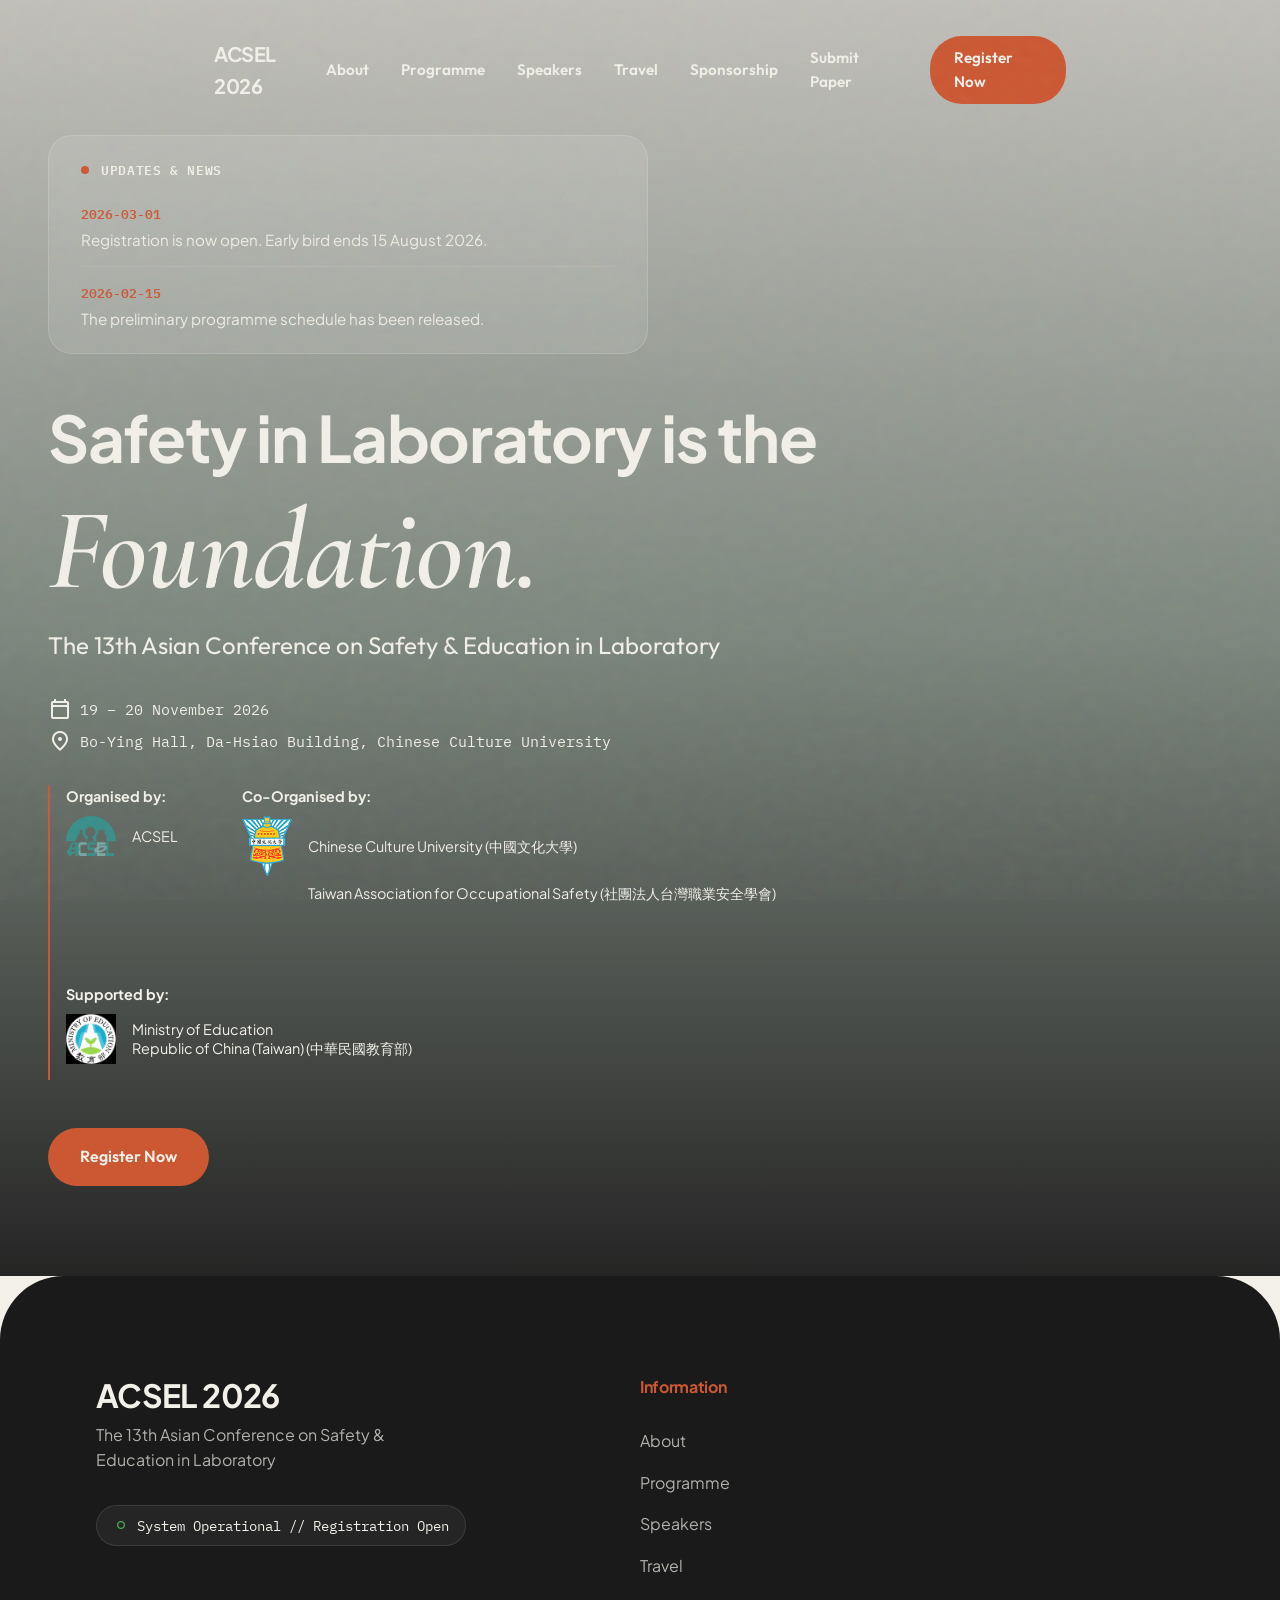
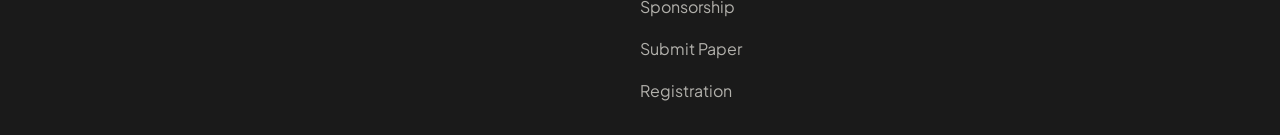
==== AcselApp/wwwroot/index.html @ 3c1b8398 "修正首頁news的錯誤顯示" ====
<!DOCTYPE html>
<html lang="en">

<head>
    <meta charset="UTF-8">
    <meta name="viewport" content="width=device-width, initial-scale=1.0">
    <title>ACSEL 2026 | Safety & Education in Laboratory</title>

    <link rel="preconnect" href="https://fonts.googleapis.com">
    <link rel="preconnect" href="https://fonts.gstatic.com" crossorigin>
    <link
        href="https://fonts.googleapis.com/css2?family=Cormorant+Garamond:ital,wght@1,600&family=IBM+Plex+Mono&family=Outfit:wght@400;600&family=Plus+Jakarta+Sans:wght@400;700&display=swap"
        rel="stylesheet">
    <link href="https://fonts.googleapis.com/css2?family=Material+Symbols+Outlined" rel="stylesheet">

    <link rel="stylesheet" href="style.css">
</head>

<body>

    <!-- Noise Overlay -->
    <svg class="noise-overlay" viewBox="0 0 100 100" preserveAspectRatio="none">
        <filter id="noiseFilter">
            <feTurbulence type="fractalNoise" baseFrequency="0.8" numOctaves="3" stitchTiles="stitch" />
        </filter>
        <rect width="100%" height="100%" filter="url(#noiseFilter)" opacity="0.05" />
    </svg>

    <!-- Navbar -->
    <nav class="navbar" id="navbar">
        <div class="nav-container">
            <a href="/" class="logo">ACSEL 2026</a>

            <input type="checkbox" id="nav-toggle" class="nav-toggle-checkbox">
            <label for="nav-toggle" class="nav-toggle-label">
                <span class="material-symbols-outlined menu-icon">menu</span>
                <span class="material-symbols-outlined close-icon">close</span>
            </label>

            <div class="nav-menu">
                <a href="about.html" class="nav-link">About</a>
                <a href="programme.html" class="nav-link">Programme</a>
                <a href="speakers.html" class="nav-link">Speakers</a>
                <a href="travel.html" class="nav-link">Travel</a>
                <a href="sponsorship.html" class="nav-link">Sponsorship</a>
                <a href="submit.html" class="nav-link">Submit Paper</a>
                <a href="register.html" class="btn btn-accent nav-cta">
                    <span class="btn-bg"></span>
                    <span class="btn-text">Register Now</span>
                </a>
            </div>
        </div>
    </nav>

    <!-- Hero Section -->
    <section id="home" class="hero section-dark">
        <div class="hero-bg"></div>
        <div class="hero-gradient"></div>
        <div class="container hero-container">
            <div class="hero-content">
                <div class="updates-news animate-item">
                    <div class="update-header">
                        <span class="pulse-dot"></span>
                        <span class="update-label">Updates & News</span>
                    </div>
                    <div class="update-list">
                        <div class="update-item">
                            <span class="update-date">2026-03-01</span>
                            <span class="update-text">Registration is now open. Early bird ends 15 August 2026.</span>
                        </div>
                        <div class="update-item">
                            <span class="update-date">2026-02-15</span>
                            <span class="update-text">The preliminary programme schedule has been released.</span>
                        </div>
                    </div>
                </div>

                <h1 class="hero-title">
                    <span class="hero-sans animate-item">Safety in Laboratory is the</span><br>
                    <span class="hero-serif animate-item">Foundation.</span>
                </h1>
                <p class="hero-subtitle animate-item">The 13th Asian Conference on Safety & Education in Laboratory</p>
                <div class="hero-details animate-item">
                    <p><span class="material-symbols-outlined">calendar_today</span> 19 – 20 November 2026</p>
                    <p><span class="material-symbols-outlined">location_on</span> Bo-Ying Hall, Da-Hsiao Building,
                        Chinese Culture University</p>
                </div>

                <div class="organizer-info animate-item">
                    <div class="org-block">
                        <strong>Organised by:</strong><br>
                        <div class="org-logos">
                            <img src="images/logo-acsel.png" alt="ACSEL Logo" class="org-logo">
                            <span>ACSEL</span>
                        </div>
                    </div>
                    <div class="org-block">
                        <strong>Co-Organised by:</strong><br>
                        <div class="org-logos">
                            <img src="images/logo-ccu.png" alt="Chinese Culture University Logo" class="org-logo">
                            <span>Chinese Culture University (中國文化大學)</span>
                        </div>
                        <div class="org-logos">
                            <span style="padding-left:calc(50px + 1rem);">Taiwan Association for Occupational Safety
                                (社團法人台灣職業安全學會)</span>
                        </div>
                    </div>
                    <div class="org-block">
                        <strong>Supported by:</strong><br>
                        <div class="org-logos">
                            <img src="images/logo-moe.png" alt="Ministry of Education Logo" class="org-logo">
                            <span>Ministry of Education<br>Republic of China (Taiwan) (中華民國教育部)</span>
                        </div>
                    </div>
                </div>

                <div class="animate-item">
                    <a href="register.html" class="btn btn-accent hero-btn">
                        <span class="btn-bg"></span>
                        <span class="btn-text">Register Now</span>
                    </a>
                </div>
            </div>
        </div>
    </section>

    <!-- Footer -->
    <footer class="footer">
        <div class="container footer-grid">
            <div class="footer-brand">
                <h2>ACSEL 2026</h2>
                <p>The 13th Asian Conference on Safety & Education in Laboratory</p>
                <div class="system-status mt-md">
                    <span class="material-symbols-outlined status-dot">fiber_manual_record</span>
                    <span class="status-text data-text">System Operational // Registration Open</span>
                </div>
            </div>
            <div class="footer-nav">
                <h4>Information</h4>
                <a href="about.html">About</a>
                <a href="programme.html">Programme</a>
                <a href="speakers.html">Speakers</a>
                <a href="travel.html">Travel</a>
                <a href="sponsorship.html">Sponsorship</a>
                <a href="submit.html">Submit Paper</a>
                <a href="register.html">Registration</a>
            </div>
        </div>
    </footer>

    <script src="main.js"></script>
</body>

</html>
---- AcselApp/wwwroot/style.css ----
:root {
  /* Preset A: Organic Tech */
  --c-primary: #2E4036;
  --c-accent: #CC5833;
  --c-bg: #F2F0E9;
  --c-dark: #1A1A1A;
  --c-light: #F9F8F5;
  --c-white: #FFFFFF;

  /* Typography */
  --font-heading: 'Plus Jakarta Sans', sans-serif;
  --font-heading-alt: 'Outfit', sans-serif;
  --font-drama: 'Cormorant Garamond', serif;
  --font-data: 'IBM Plex Mono', monospace;
  --font-body: 'Plus Jakarta Sans', sans-serif;

  /* Breakpoints for reference */
  --bp-sm: 640px;
  --bp-md: 768px;
  --bp-lg: 1024px;
  --bp-xl: 1280px;
  --bp-2xl: 1536px;

  /* Easing */
  --ease-entrance: cubic-bezier(0.22, 1, 0.36, 1);
  --ease-morph: cubic-bezier(0.45, 0, 0.55, 1);
  --ease-bounce: cubic-bezier(0.34, 1.56, 0.64, 1);
  --ease-spring: cubic-bezier(0.25, 0.46, 0.45, 0.94);
}

* {
  box-sizing: border-box;
  margin: 0;
  padding: 0;
}

body {
  font-family: var(--font-body);
  background-color: var(--c-bg);
  color: var(--c-dark);
  line-height: 1.6;
  overflow-x: hidden;
  -webkit-font-smoothing: antialiased;
}

html {
  scroll-behavior: smooth;
}

/* Global Noise Overlay */
.noise-overlay {
  position: fixed;
  top: 0;
  left: 0;
  width: 100vw;
  height: 100vh;
  pointer-events: none;
  z-index: 9999;
}

/* Containers */
.container {
  width: 100%;
  max-width: 1280px;
  margin-inline: auto;
  padding-inline: clamp(1rem, 4vw, 3rem);
}

/* Utilities */
.py-fluid {
  padding-block: clamp(4rem, 8vw, 8rem);
}

.pt-fluid {
  padding-top: clamp(4rem, 8vw, 8rem);
}

.pb-fluid {
  padding-bottom: clamp(4rem, 8vw, 8rem);
}

.pb-xxl {
  margin-bottom: clamp(4rem, 12vw, 12rem);
}

.mt-sm {
  margin-top: 1rem;
}

.mt-md {
  margin-top: 2rem;
}

.mt-lg {
  margin-top: 3rem;
}

.mt-xl {
  margin-top: 5rem;
}

.mb-xl {
  margin-bottom: 4rem;
}

.text-center {
  text-align: center;
}

.w-full {
  width: 100%;
}

/* Typography */
h1,
h2,
h3,
h4,
.font-heading {
  font-family: var(--font-heading);
  font-weight: 700;
  letter-spacing: -0.02em;
  line-height: 1.1;
}

.section-title {
  font-size: clamp(2rem, 5vw, 4.5rem);
  margin-bottom: 2rem;
  letter-spacing: -0.03em;
}

.data-text {
  font-family: var(--font-data);
  font-size: 0.9rem;
}

.body-large {
  font-size: clamp(1.125rem, 2vw, 1.5rem);
  line-height: 1.5;
  margin-bottom: 1.5rem;
}

.quote {
  font-family: var(--font-drama);
  font-size: clamp(1.5rem, 3vw, 2.5rem);
  font-style: italic;
  line-height: 1.3;
  margin-block: 2rem;
  color: var(--c-primary);
}

/* Buttons */
.btn {
  display: inline-flex;
  align-items: center;
  justify-content: center;
  padding: 1rem 2rem;
  font-family: var(--font-heading-alt);
  font-weight: 600;
  font-size: 1rem;
  text-decoration: none;
  border-radius: 2rem;
  border: none;
  cursor: pointer;
  position: relative;
  overflow: hidden;
  transition: transform 0.3s var(--ease-spring), box-shadow 0.3s var(--ease-spring);
}

.btn:hover {
  transform: scale(1.03) translateY(-1px);
}

.btn:active {
  transform: scale(0.98);
}

.btn-primary {
  background-color: var(--c-primary);
  color: var(--c-bg);
}

.btn-primary:hover {
  background-color: #3b5245;
}

.btn-accent {
  background-color: var(--c-accent);
  color: var(--c-bg);
}

.btn-accent .btn-bg {
  position: absolute;
  top: 0;
  left: -100%;
  width: 100%;
  height: 100%;
  background-color: var(--c-primary);
  transition: left 0.4s var(--ease-morph);
  z-index: 1;
}

.btn-accent:hover .btn-bg {
  left: 0;
}

.btn-accent .btn-text {
  position: relative;
  z-index: 2;
}

.btn-outline {
  background-color: transparent;
  color: var(--c-bg);
  border: 1px solid rgba(255, 255, 255, 0.4);
}

.btn-outline:hover {
  border-color: var(--c-white);
  background-color: rgba(255, 255, 255, 0.1);
}

/* Links */
a {
  color: inherit;
  text-decoration: none;
  transition: opacity 0.3s ease, transform 0.3s var(--ease-spring);
}

a:hover {
  opacity: 0.8;
  transform: translateY(-1px);
}

/* Icons */
.material-symbols-outlined {
  vertical-align: middle;
}

.icon-large {
  font-size: 2.5rem;
  color: var(--c-accent);
  margin-bottom: 1rem;
}

/* Navbar */
.navbar {
  position: fixed;
  top: 1.5rem;
  left: 50%;
  transform: translateX(-50%);
  width: calc(100% - 2rem);
  max-width: 900px;
  background: transparent;
  color: var(--c-bg);
  border-radius: 3rem;
  transition: all 0.4s var(--ease-morph);
  z-index: 1000;
  padding: 0.75rem 1.5rem;
}

.navbar.scrolled {
  background: rgba(242, 240, 233, 0.85);
  /* var(--c-bg) with opacity */
  backdrop-filter: blur(24px);
  -webkit-backdrop-filter: blur(24px);
  color: var(--c-primary);
  box-shadow: 0 4px 24px rgba(0, 0, 0, 0.06);
  border: 1px solid rgba(0, 0, 0, 0.05);
}

.nav-container {
  display: flex;
  justify-content: space-between;
  align-items: center;
}

.logo {
  font-family: var(--font-heading);
  font-weight: 700;
  font-size: 1.25rem;
  letter-spacing: -0.02em;
}

.nav-menu {
  display: flex;
  align-items: center;
  gap: 2rem;
}

.nav-link {
  font-family: var(--font-heading-alt);
  font-size: 0.95rem;
  font-weight: 600;
}

.nav-cta {
  padding: 0.6rem 1.5rem;
  font-size: 0.95rem;
}

.nav-toggle-checkbox,
.nav-toggle-label {
  display: none;
}

.nav-toggle-label {
  cursor: pointer;
  color: inherit;
}

.nav-toggle-label .close-icon {
  display: none;
}

.nav-toggle-checkbox:checked~.nav-toggle-label .menu-icon {
  display: none;
}

.nav-toggle-checkbox:checked~.nav-toggle-label .close-icon {
  display: block;
}

@media (max-width: 1023px) {
  .navbar {
    top: 1rem;
  }

  .nav-toggle-label {
    display: block;
    z-index: 1001;
  }

  .nav-menu {
    position: fixed;
    top: 4.5rem;
    left: 1rem;
    right: 1rem;
    background: rgba(26, 26, 26, 0.95);
    backdrop-filter: blur(24px);
    -webkit-backdrop-filter: blur(24px);
    flex-direction: column;
    padding: 3rem 2rem;
    border-radius: 2rem;
    opacity: 0;
    pointer-events: none;
    transform: translateY(-20px);
    transition: all 0.4s var(--ease-morph);
    color: var(--c-bg);
    border: 1px solid rgba(255, 255, 255, 0.1);
  }

  .navbar.scrolled .nav-menu {
    background: rgba(242, 240, 233, 0.95);
    color: var(--c-primary);
    border: 1px solid rgba(0, 0, 0, 0.05);
  }

  .nav-toggle-checkbox:checked~.nav-menu {
    opacity: 1;
    pointer-events: auto;
    transform: translateY(0);
  }

  .nav-link {
    font-size: 1.2rem;
  }

  .nav-cta {
    width: 100%;
    margin-top: 1rem;
  }
}

/* Animations Core */
@keyframes fadeUp {
  0% {
    opacity: 0;
    transform: translateY(40px);
  }

  100% {
    opacity: 1;
    transform: translateY(0);
  }
}

/* Hero Section */
.hero {
  position: relative;
  min-height: 100dvh;
  display: flex;
  flex-direction: column;
  color: var(--c-bg);
  padding-top: clamp(8rem, 15vh, 12rem);
  padding-bottom: clamp(3rem, 10vh, 6rem);
}

.hero-bg {
  position: absolute;
  top: 0;
  left: 0;
  width: 100%;
  height: 100%;
  background-image: url('https://images.unsplash.com/photo-1542840410-3092f99611a3?ixlib=rb-4.0.3&auto=format&fit=crop&w=2000&q=80');
  background-size: cover;
  background-position: center;
  z-index: 1;
}

.hero-gradient {
  position: absolute;
  top: 0;
  left: 0;
  width: 100%;
  height: 100%;
  background: linear-gradient(to top, rgba(26, 26, 26, 0.95) 0%, rgba(46, 64, 54, 0.6) 50%, rgba(0, 0, 0, 0.2) 100%);
  z-index: 2;
}

.hero-container {
  position: relative;
  z-index: 3;
  margin-top: auto;
}

.hero-content {
  max-width: 800px;
}

.hero-title {
  margin-bottom: 1.5rem;
}

.hero-sans {
  font-size: clamp(2rem, 5vw, 4rem);
  letter-spacing: -0.02em;
  display: block;
}

.hero-serif {
  font-family: var(--font-drama);
  font-size: clamp(3.5rem, 9vw, 8rem);
  font-style: italic;
  font-weight: 600;
  display: block;
  line-height: 0.9;
  color: var(--c-bg);
}

.hero-subtitle {
  font-family: var(--font-heading-alt);
  font-size: clamp(1rem, 2.5vw, 1.5rem);
  margin-bottom: 2rem;
  opacity: 0.9;
}

.hero-details {
  display: flex;
  flex-direction: column;
  gap: 0.5rem;
  font-family: var(--font-data);
  font-size: 0.95rem;
  margin-bottom: 2rem;
}

.hero-details p {
  display: flex;
  align-items: center;
  gap: 0.5rem;
}

.organizer-info {
  display: flex;
  flex-direction: column;
  gap: 1.5rem;
  font-size: 0.9rem;
  opacity: 0.8;
  margin-bottom: 3rem;
  border-left: 2px solid var(--c-accent);
  padding-left: 1rem;
  flex-wrap: wrap;
}

@media (min-width: 768px) {
  .organizer-info {
    flex-direction: row;
    gap: 4rem;
  }
}

.org-block {
  margin-bottom: 1rem;
}

.org-logos {
  display: flex;
  align-items: center;
  gap: 1rem;
  margin-top: 0.5rem;
  line-height: 1.3;
}

.org-logo {
  width: 50px;
  height: auto;
  object-fit: contain;
}

/* Updates & News in Hero */
.updates-news {
  display: flex;
  flex-direction: column;
  align-items: flex-start;
  gap: 1rem;
  padding: 1.5rem 2rem;
  background: rgba(255, 255, 255, 0.1);
  backdrop-filter: blur(12px);
  -webkit-backdrop-filter: blur(12px);
  border: 1px solid rgba(255, 255, 255, 0.15);
  border-radius: 1.5rem;
  margin-bottom: 3rem;
  width: 100%;
  max-width: 600px;
}

.update-header {
  display: flex;
  align-items: center;
  gap: 0.75rem;
  margin-bottom: 0.5rem;
}

.update-list {
  display: flex;
  flex-direction: column;
  gap: 1rem;
  width: 100%;
}

.update-item {
  display: flex;
  align-items: flex-start;
  flex-direction: column;
  gap: 0.25rem;
  padding-bottom: 1rem;
  border-bottom: 1px solid rgba(255, 255, 255, 0.1);
}

.update-item:last-child {
  padding-bottom: 0;
  border-bottom: none;
}

.update-date {
  font-family: var(--font-data);
  font-size: 0.8rem;
  color: var(--c-accent);
  font-weight: 600;
}

.pulse-dot {
  width: 8px;
  height: 8px;
  border-radius: 50%;
  background-color: var(--c-accent);
  box-shadow: 0 0 0 rgba(204, 88, 51, 0.4);
  animation: pulse 2s infinite;
}

@keyframes pulse {
  0% {
    box-shadow: 0 0 0 0 rgba(204, 88, 51, 0.4);
  }

  70% {
    box-shadow: 0 0 0 10px rgba(204, 88, 51, 0);
  }

  100% {
    box-shadow: 0 0 0 0 rgba(204, 88, 51, 0);
  }
}

.update-label {
  font-family: var(--font-data);
  font-size: 0.8rem;
  font-weight: 600;
  letter-spacing: 0.05em;
  text-transform: uppercase;
}

.update-text {
  font-size: 0.95rem;
  opacity: 0.95;
  line-height: 1.4;
}

.update-title {
  font-size: 0.95rem;
  font-weight: 700;
  color: var(--c-text);
  line-height: 1.3;
}

@media (max-width: 640px) {
  .hero-btn {
    width: 100%;
  }
}

/* Hero Stagger Animation setup */
.hero-content .animate-item,
.hero-content .hero-sans,
.hero-content .hero-serif {
  opacity: 0;
  will-change: transform, opacity;
}

.hero.animate .animate-item {
  animation: fadeUp 0.8s var(--ease-entrance) forwards;
}

.hero.animate .hero-sans {
  animation: fadeUp 0.8s var(--ease-entrance) forwards;
  animation-delay: 0.1s;
}

.hero.animate .hero-serif {
  animation: fadeUp 0.8s var(--ease-entrance) forwards;
  animation-delay: 0.2s;
}

.hero.animate .hero-subtitle {
  animation: fadeUp 0.8s var(--ease-entrance) forwards;
  animation-delay: 0.3s;
}

.hero.animate .hero-details {
  animation: fadeUp 0.8s var(--ease-entrance) forwards;
  animation-delay: 0.4s;
}

.hero.animate .organizer-info {
  animation: fadeUp 0.8s var(--ease-entrance) forwards;
  animation-delay: 0.5s;
}

.hero.animate .hero-btn {
  animation: fadeUp 0.8s var(--ease-entrance) forwards;
  animation-delay: 0.6s;
}

.hero.subpage-hero {
  min-height: 40vh;
  padding-bottom: 2rem;
}

.hero.subpage-hero .hero-serif {
  font-size: clamp(3rem, 7vw, 5rem);
}

.hero.subpage-hero .hero-bg {
  background-image: none;
  /* remove default image if not wanted, or keep it */
  background-color: var(--c-dark);
}

/* Scroll Animation Base */
.animate-on-scroll {
  opacity: 0;
  transform: translateY(40px);
  transition: opacity 0.8s var(--ease-entrance), transform 0.8s var(--ease-entrance);
  will-change: transform, opacity;
}

.animate-on-scroll.visible {
  opacity: 1;
  transform: translateY(0);
}

/* About Section */
.about-grid {
  display: grid;
  gap: 4rem;
}

@media (min-width: 1024px) {
  .about-grid {
    grid-template-columns: 3fr 1fr;
    gap: 6rem;
  }
}

.committee-list {
  list-style: none;
  margin-top: 2rem;
}

.committee-list li {
  display: flex;
  align-items: center;
  gap: 1rem;
  padding-block: 1.5rem;
  border-bottom: 1px solid rgba(26, 26, 26, 0.1);
  font-family: var(--font-heading-alt);
  font-size: 1.1rem;
  font-weight: 600;
}

.step-num {
  font-family: var(--font-data);
  font-size: 0.9rem;
  color: var(--c-accent);
}

/* Features Grid (Interactive Functional Artifacts) */
.features-grid {
  display: grid;
  gap: 2rem;
  grid-template-columns: 1fr;
}

@media (min-width: 768px) {
  .features-grid {
    grid-template-columns: 1fr 1fr;
  }

  .span-full {
    grid-column: 1 / -1;
  }
}

@media (min-width: 1024px) {
  .features-grid {
    grid-template-columns: repeat(3, 1fr);
  }

  .span-full {
    grid-column: span 1;
  }
}

.feature-card {
  background: var(--c-light);
  border-radius: 2.5rem;
  padding: 2.5rem;
  box-shadow: 0 20px 40px rgba(0, 0, 0, 0.03);
  border: 1px solid rgba(0, 0, 0, 0.04);
  position: relative;
  overflow: hidden;
  display: flex;
  flex-direction: column;
}

.card-title {
  font-size: 1.5rem;
  margin-bottom: 0.5rem;
}

.card-desc {
  font-size: 1rem;
  opacity: 0.8;
  margin-bottom: 2rem;
}

.live-feed-label {
  display: inline-flex;
  align-items: center;
  gap: 0.5rem;
  font-family: var(--font-data);
  font-size: 0.75rem;
  background: rgba(204, 88, 51, 0.1);
  color: var(--c-accent);
  padding: 0.3rem 0.8rem;
  border-radius: 1rem;
  margin-bottom: 1rem;
  width: fit-content;
  text-transform: uppercase;
  letter-spacing: 0.05em;
}

/* Shuffler */
.shuffler-container {
  flex-grow: 1;
  position: relative;
  min-height: 200px;
  perspective: 1000px;
}

.shuffle-item {
  position: absolute;
  top: 0;
  left: 0;
  width: 100%;
  padding: 1.5rem;
  border-radius: 1.5rem;
  font-family: var(--font-heading-alt);
  font-weight: 600;
  font-size: 1.2rem;
  box-shadow: 0 10px 30px rgba(0, 0, 0, 0.05);
  transition: all 0.6s var(--ease-bounce);
  border: 1px solid rgba(0, 0, 0, 0.05);
}

.card-accent {
  background: var(--c-accent);
  color: var(--c-bg);
}

.card-primary {
  background: var(--c-primary);
  color: var(--c-bg);
}

.card-light {
  background: var(--c-white);
  color: var(--c-dark);
}

/* State classes added by JS */

/* Typewriter */
.typewriter-container {
  flex-grow: 1;
  background: var(--c-dark);
  color: var(--c-bg);
  padding: 1.5rem;
  border-radius: 1.5rem;
  font-family: var(--font-data);
  font-size: 0.9rem;
  line-height: 1.6;
}

.cursor {
  color: var(--c-accent);
  animation: blink 1s step-end infinite;
}

@keyframes blink {
  50% {
    opacity: 0;
  }
}

/* Scheduler */
.scheduler-container {
  background: var(--c-white);
  padding: 1.5rem;
  border-radius: 1.5rem;
  position: relative;
  margin-top: auto;
}

.grid-days {
  display: grid;
  grid-template-columns: repeat(7, 1fr);
  text-align: center;
  font-family: var(--font-data);
  font-size: 0.8rem;
  margin-bottom: 0.5rem;
  opacity: 0.5;
}

.grid-cells {
  display: grid;
  grid-template-columns: repeat(7, 1fr);
  gap: 0.25rem;
  aspect-ratio: 7/5;
}

.grid-cell {
  background: var(--c-bg);
  border-radius: 0.25rem;
  transition: all 0.3s;
}

.grid-cell.active {
  background: var(--c-accent);
}

.scheduler-cursor {
  position: absolute;
  color: var(--c-dark);
  font-size: 1.5rem;
  transition: all 0.8s cubic-bezier(0.34, 1.56, 0.64, 1);
  pointer-events: none;
  z-index: 10;
  filter: drop-shadow(0 4px 8px rgba(0, 0, 0, 0.2));
}

/* Philosophy Section (The Manifesto / Travel) */
.philosophy-section {
  position: relative;
  background: var(--c-dark);
  color: var(--c-bg);
  overflow: hidden;
}

.philosophy-bg {
  position: absolute;
  top: -10%;
  left: 0;
  width: 100%;
  height: 120%;
  background-image: url('https://images.unsplash.com/photo-1473448912268-2022ce9509d8?ixlib=rb-4.0.3&auto=format&fit=crop&w=2000&q=80');
  background-size: cover;
  background-position: center;
  opacity: 0.15;
  will-change: transform;
}

.philosophy-container {
  position: relative;
  z-index: 2;
}

.manifesto-small {
  font-family: var(--font-data);
  font-size: 0.9rem;
  text-transform: uppercase;
  letter-spacing: 0.05em;
  margin-bottom: 2rem;
  opacity: 0.6;
}

.manifesto-large {
  font-size: clamp(3rem, 7vw, 6rem);
  font-family: var(--font-drama);
  font-style: italic;
  font-weight: 600;
  line-height: 1.1;
}

.manifesto-large .word {
  display: inline-block;
  opacity: 0;
  transform: translateY(20px);
  transition: opacity 0.8s, transform 0.8s;
}

.manifesto-large.visible .word {
  opacity: 1;
  transform: translateY(0);
}

.accent-word {
  color: var(--c-accent);
}

/* Travel Cards */
.travel-grid {
  display: grid;
  gap: 2rem;
}

@media (min-width: 768px) {
  .travel-grid {
    grid-template-columns: 1fr 1fr;
  }
}

.travel-card {
  background: rgba(255, 255, 255, 0.05);
  border: 1px solid rgba(255, 255, 255, 0.1);
  padding: 3rem;
  border-radius: 2.5rem;
  backdrop-filter: blur(12px);
  -webkit-backdrop-filter: blur(12px);
}

.travel-card p {
  opacity: 0.8;
}

.pricing-list {
  list-style: none;
  margin-bottom: 1.5rem;
}

.pricing-list li {
  display: flex;
  justify-content: space-between;
  padding-block: 0.75rem;
  border-bottom: 1px solid rgba(255, 255, 255, 0.1);
}

.contact-box {
  background: rgba(0, 0, 0, 0.2);
  padding: 1.5rem;
  border-radius: 1rem;
  border: 1px solid rgba(255, 255, 255, 0.05);
}

/* Table Section (Sponsorship) */
.table-wrapper {
  overflow-x: auto;
  background: var(--c-white);
  border-radius: 2.5rem;
  padding: 2rem;
  box-shadow: 0 20px 40px rgba(0, 0, 0, 0.03);
}

.data-table {
  width: 100%;
  min-width: 900px;
  border-collapse: collapse;
  text-align: left;
}

.data-table th,
.data-table td {
  padding: 1.5rem;
  border-bottom: 1px solid rgba(0, 0, 0, 0.05);
}

.data-table th {
  font-family: var(--font-heading-alt);
  font-size: 1.1rem;
  color: var(--c-primary);
}

.data-table tbody tr:last-child td {
  border-bottom: none;
}

.data-table td:first-child {
  font-weight: 600;
  color: var(--c-dark);
}

.table-wrapper::-webkit-scrollbar {
  height: 8px;
}

.table-wrapper::-webkit-scrollbar-thumb {
  background: rgba(0, 0, 0, 0.1);
  border-radius: 4px;
}

/* Registration / Pricing */
.registration-section {
  background-color: var(--c-light);
}

.pricing-grid {
  display: grid;
  gap: 2rem;
  align-items: center;
}

@media (min-width: 768px) {
  .pricing-grid {
    grid-template-columns: repeat(2, 1fr);
  }

  .pricing-grid .pricing-card.featured {
    grid-column: span 2;
    max-width: 50%;
    margin: 0 auto;
  }
}

@media (min-width: 1024px) {
  .pricing-grid {
    grid-template-columns: repeat(3, 1fr);
  }

  .pricing-grid .pricing-card.featured {
    grid-column: auto;
    max-width: none;
  }
}

.pricing-card {
  background: var(--c-white);
  padding: 3rem;
  border-radius: 2.5rem;
  box-shadow: 0 20px 40px rgba(0, 0, 0, 0.03);
  border: 1px solid rgba(0, 0, 0, 0.04);
  text-align: center;
}

.pricing-card.featured {
  background: var(--c-primary);
  color: var(--c-bg);
  transform: scale(1.05);
  border: none;
  box-shadow: 0 30px 60px rgba(46, 64, 54, 0.15);
}

@media (max-width: 1023px) {
  .pricing-card.featured {
    transform: scale(1.02);
  }
}

.pricing-card h3 {
  font-size: 1.5rem;
  margin-bottom: 0.5rem;
}

.pricing-card .ends {
  opacity: 0.7;
  margin-bottom: 2rem;
}

.pricing-card .price {
  font-size: 3rem;
  font-family: var(--font-heading);
  font-weight: 700;
  margin-bottom: 0.5rem;
  line-height: 1;
}

.pricing-card .currency {
  font-size: 1rem;
  opacity: 0.8;
}

.pricing-card .tier {
  opacity: 0.8;
  margin-bottom: 1.5rem;
}

/* Footer */
.footer {
  background: var(--c-dark);
  color: var(--c-bg);
  border-radius: 4rem 4rem 0 0;
  padding: clamp(4rem, 8vw, 8rem) clamp(1rem, 4vw, 3rem) 2rem;
}

.footer-grid {
  display: grid;
  gap: 4rem;
}

@media (min-width: 768px) {
  .footer-grid {
    grid-template-columns: 2fr 1fr 1fr;
  }
}

@media (max-width: 767px) {
  .footer {
    border-radius: 2rem 2rem 0 0;
  }
}

.footer-brand h2 {
  font-size: 2rem;
  margin-bottom: 0.5rem;
}

.footer-brand p {
  opacity: 0.7;
  max-width: 300px;
}

.system-status {
  display: inline-flex;
  align-items: center;
  gap: 0.5rem;
  padding: 0.5rem 1rem;
  background: rgba(255, 255, 255, 0.05);
  border-radius: 2rem;
  border: 1px solid rgba(255, 255, 255, 0.1);
}

.status-dot {
  color: #4CAF50;
  font-size: 1rem;
  animation: pulse 2s infinite;
}

.footer-nav {
  display: flex;
  flex-direction: column;
  gap: 1rem;
}

.footer-nav h4 {
  color: var(--c-accent);
  margin-bottom: 1rem;
}

.footer-nav a {
  opacity: 0.7;
}

.footer-nav a:hover {
  opacity: 1;
}

@media (prefers-reduced-motion: reduce) {
  * {
    animation-duration: 0.01ms !important;
    animation-iteration-count: 1 !important;
    transition-duration: 0.01ms !important;
    scroll-behavior: auto !important;
  }

  .animate-on-scroll {
    opacity: 1;
    transform: none;
  }

  .philosophy-bg {
    transform: none !important;
  }
}
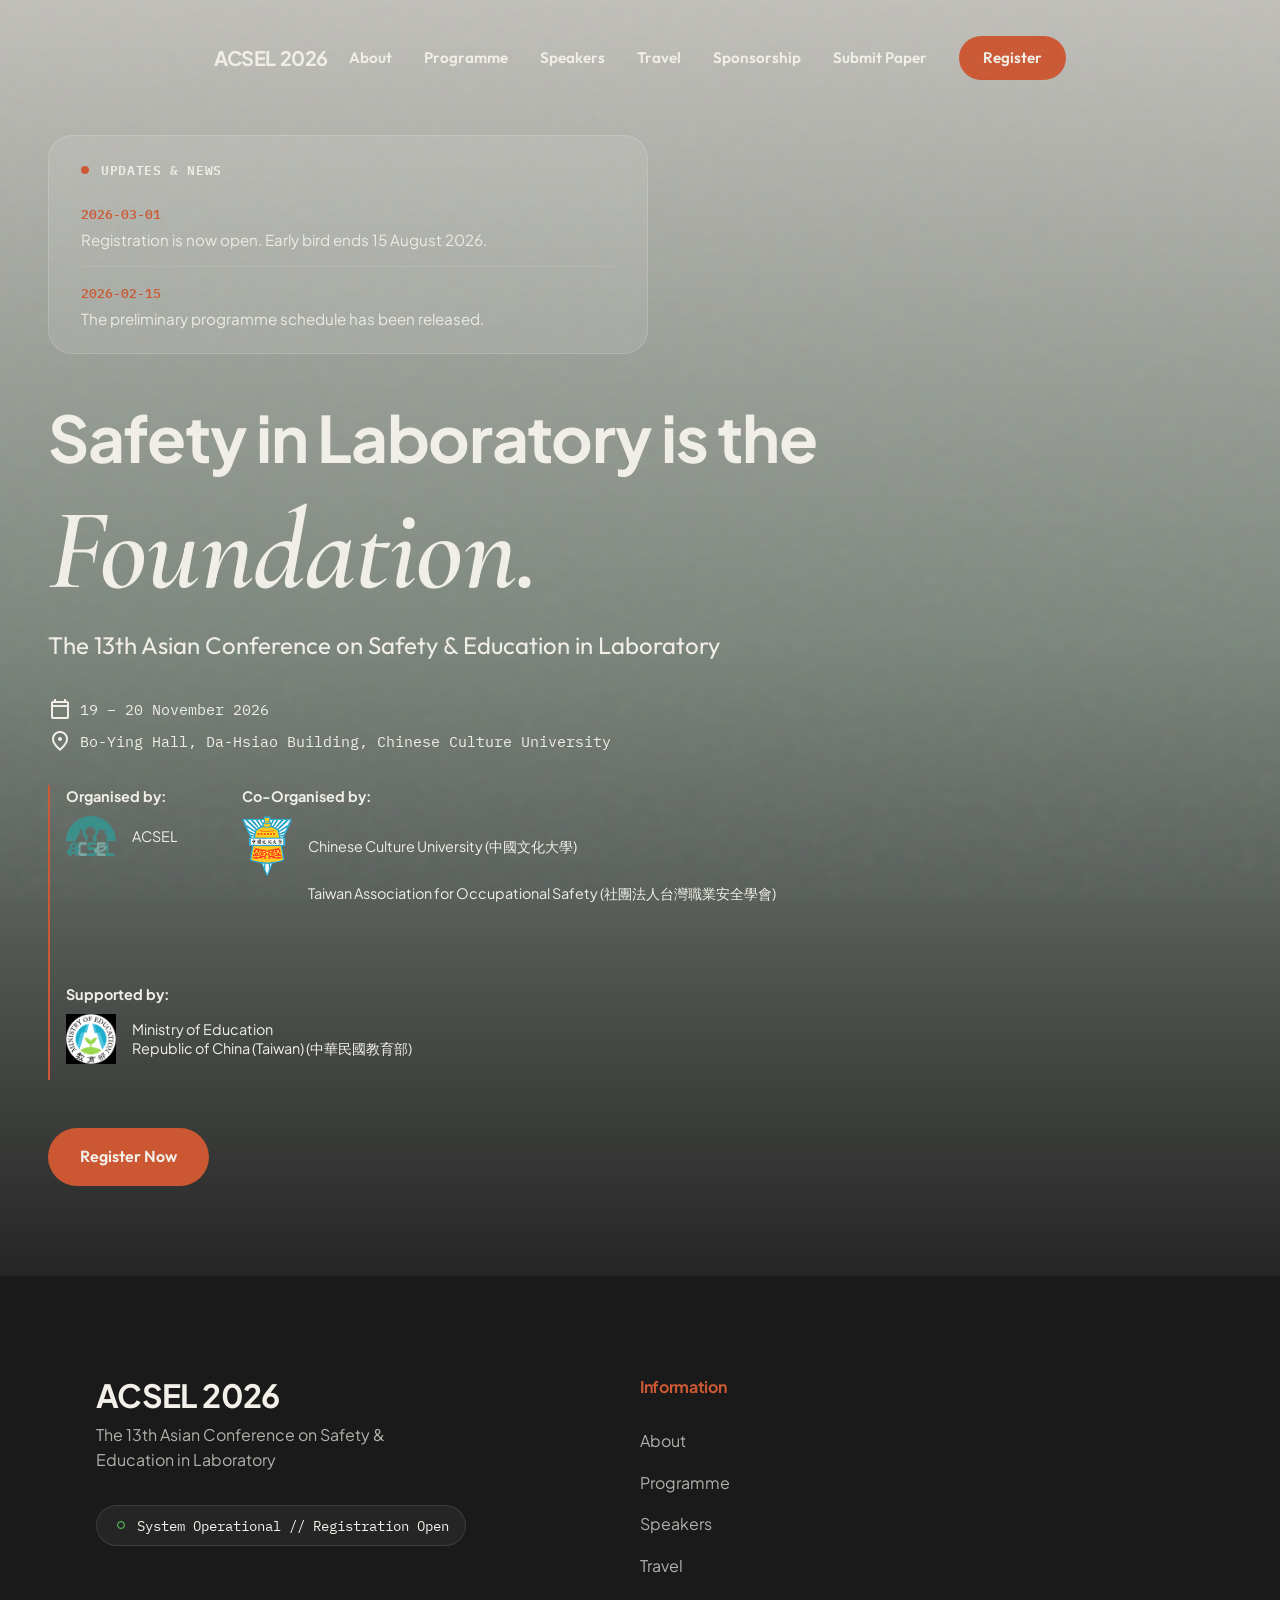
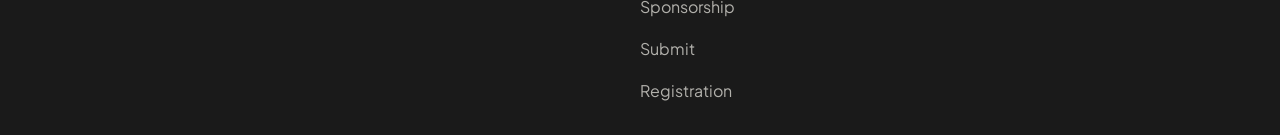
==== commit 49c531df: "新增過去的活動連結" ====
--- a/AcselApp/wwwroot/index.html
+++ b/AcselApp/wwwroot/index.html
@@ -29,7 +29,7 @@
     <!-- Navbar -->
     <nav class="navbar" id="navbar">
         <div class="nav-container">
-            <a href="/" class="logo">ACSEL 2026</a>
+            <a href="index.html" class="logo">ACSEL 2026</a>
 
             <input type="checkbox" id="nav-toggle" class="nav-toggle-checkbox">
             <label for="nav-toggle" class="nav-toggle-label">
@@ -43,10 +43,10 @@
                 <a href="speakers.html" class="nav-link">Speakers</a>
                 <a href="travel.html" class="nav-link">Travel</a>
                 <a href="sponsorship.html" class="nav-link">Sponsorship</a>
-                <a href="submit.html" class="nav-link">Submit Paper</a>
+                <a href="submit.html" class="nav-link" style="white-space:nowrap;">Submit Paper</a>
                 <a href="register.html" class="btn btn-accent nav-cta">
                     <span class="btn-bg"></span>
-                    <span class="btn-text">Register Now</span>
+                    <span class="btn-text">Register</span>
                 </a>
             </div>
         </div>
@@ -142,7 +142,7 @@
                 <a href="speakers.html">Speakers</a>
                 <a href="travel.html">Travel</a>
                 <a href="sponsorship.html">Sponsorship</a>
-                <a href="submit.html">Submit Paper</a>
+                <a href="submit.html">Submit</a>
                 <a href="register.html">Registration</a>
             </div>
         </div>
--- a/AcselApp/wwwroot/style.css
+++ b/AcselApp/wwwroot/style.css
@@ -402,7 +402,7 @@
   left: 0;
   width: 100%;
   height: 100%;
-  background-image: url('https://images.unsplash.com/photo-1542840410-3092f99611a3?ixlib=rb-4.0.3&auto=format&fit=crop&w=2000&q=80');
+  background-image: url('https://images.unsplash.com/photo-1532094349884-543bc11b234d?w=1080&q=80');
   background-size: cover;
   background-position: center;
   z-index: 1;
@@ -661,8 +661,6 @@
 }
 
 .hero.subpage-hero .hero-bg {
-  background-image: none;
-  /* remove default image if not wanted, or keep it */
   background-color: var(--c-dark);
 }
 
@@ -948,6 +946,45 @@
   color: var(--c-accent);
 }
 
+/* Travel section light-bg overrides */
+.travel-section {
+  background: var(--c-bg);
+  color: var(--c-dark);
+}
+
+.travel-section .manifesto-small {
+  color: var(--c-dark);
+  opacity: 0.5;
+}
+
+.travel-section .travel-card {
+  background: rgba(0, 0, 0, 0.04);
+  border: 1px solid rgba(0, 0, 0, 0.1);
+}
+
+.travel-section .travel-card p {
+  color: var(--c-dark);
+}
+
+.travel-section .btn-outline {
+  color: var(--c-dark);
+  border-color: rgba(0, 0, 0, 0.35);
+}
+
+.travel-section .btn-outline:hover {
+  border-color: var(--c-dark);
+  background-color: rgba(0, 0, 0, 0.07);
+}
+
+.travel-section .pricing-list li {
+  border-bottom: 1px solid rgba(0, 0, 0, 0.1);
+}
+
+.travel-section .contact-box {
+  background: rgba(0, 0, 0, 0.04);
+  border: 1px solid rgba(0, 0, 0, 0.08);
+}
+
 /* Travel Cards */
 .travel-grid {
   display: grid;
@@ -1127,7 +1164,7 @@
 .footer {
   background: var(--c-dark);
   color: var(--c-bg);
-  border-radius: 4rem 4rem 0 0;
+  border-radius: 0;
   padding: clamp(4rem, 8vw, 8rem) clamp(1rem, 4vw, 3rem) 2rem;
 }
 
@@ -1144,7 +1181,7 @@
 
 @media (max-width: 767px) {
   .footer {
-    border-radius: 2rem 2rem 0 0;
+    border-radius: 0;
   }
 }
 
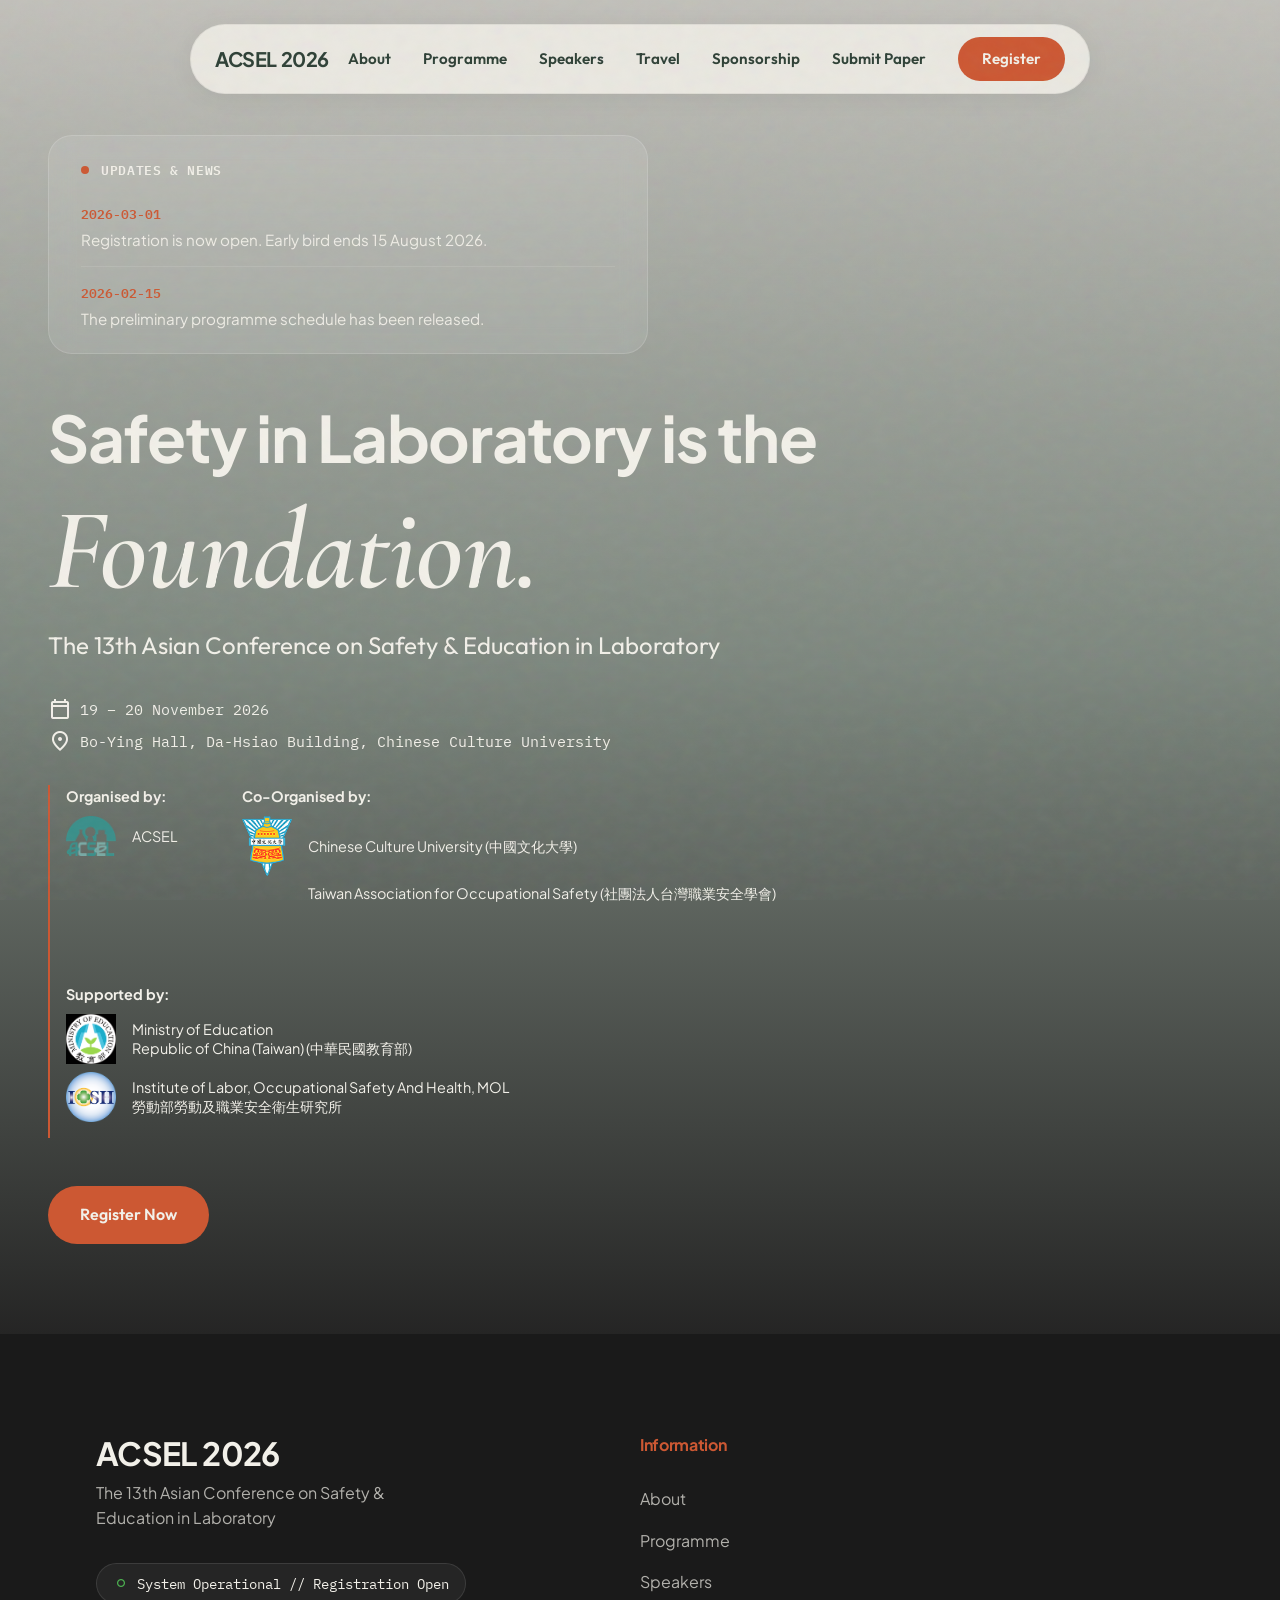
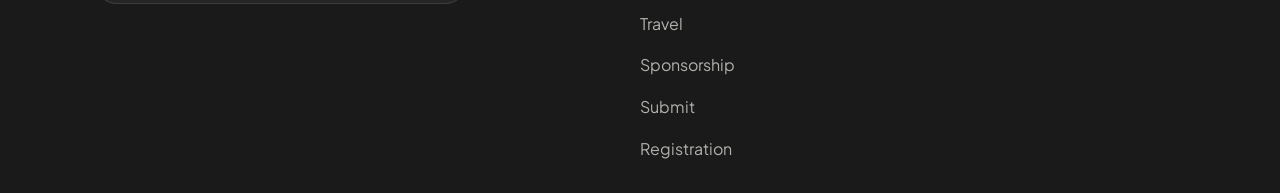
==== commit c83ad5b6: "新增首頁supported by" ====
--- a/AcselApp/wwwroot/index.html
+++ b/AcselApp/wwwroot/index.html
@@ -5,6 +5,7 @@
     <meta charset="UTF-8">
     <meta name="viewport" content="width=device-width, initial-scale=1.0">
     <title>ACSEL 2026 | Safety & Education in Laboratory</title>
+    <link rel="canonical" href="https://acsel2026.pccu.edu.tw/acsel/">
 
     <link rel="preconnect" href="https://fonts.googleapis.com">
     <link rel="preconnect" href="https://fonts.gstatic.com" crossorigin>
@@ -44,10 +45,18 @@
                 <a href="travel.html" class="nav-link">Travel</a>
                 <a href="sponsorship.html" class="nav-link">Sponsorship</a>
                 <a href="submit.html" class="nav-link" style="white-space:nowrap;">Submit Paper</a>
-                <a href="register.html" class="btn btn-accent nav-cta">
-                    <span class="btn-bg"></span>
-                    <span class="btn-text">Register</span>
-                </a>
+                <div class="nav-register-wrapper">
+                    <a href="Register" class="btn btn-accent nav-cta">
+                        <span class="btn-bg"></span>
+                        <span class="btn-text">Register</span>
+                    </a>
+                    <div class="register-dropdown">
+                        <div class="register-dropdown-inner">
+                            <a href="Register/International" class="register-dropdown-item">🌍 International Participants</a>
+                            <a href="Register/Domestic" class="register-dropdown-item"><img src="https://flagcdn.com/w40/tw.png" alt="TW" style="width:20px;height:14px;vertical-align:middle;margin-right:4px;">Domestic Participants (Taiwan)</a>
+                        </div>
+                    </div>
+                </div>
             </div>
         </div>
     </nav>
@@ -111,14 +120,26 @@
                             <img src="images/logo-moe.png" alt="Ministry of Education Logo" class="org-logo">
                             <span>Ministry of Education<br>Republic of China (Taiwan) (中華民國教育部)</span>
                         </div>
+                        <div class="org-logos">
+                            <img src="images/logo-ilosh.png" alt="Institute of Labor, Occupational Safety And Health, MOL Logo" class="org-logo">
+                            <span>Institute of Labor, Occupational Safety And Health, MOL<br>勞動部勞動及職業安全衛生研究所</span>
+                        </div>
                     </div>
                 </div>
 
                 <div class="animate-item">
-                    <a href="register.html" class="btn btn-accent hero-btn">
-                        <span class="btn-bg"></span>
-                        <span class="btn-text">Register Now</span>
-                    </a>
+                    <div class="nav-register-wrapper" style="display: inline-block;">
+                        <a href="Register" class="btn btn-accent hero-btn">
+                            <span class="btn-bg"></span>
+                            <span class="btn-text">Register Now</span>
+                        </a>
+                        <div class="register-dropdown">
+                            <div class="register-dropdown-inner">
+                                <a href="Register/International" class="register-dropdown-item">🌍 International Participants</a>
+                                <a href="Register/Domestic" class="register-dropdown-item"><img src="https://flagcdn.com/w40/tw.png" alt="TW" style="width:20px;height:14px;vertical-align:middle;margin-right:4px;">Domestic Participants (Taiwan)</a>
+                            </div>
+                        </div>
+                    </div>
                 </div>
             </div>
         </div>
@@ -143,7 +164,7 @@
                 <a href="travel.html">Travel</a>
                 <a href="sponsorship.html">Sponsorship</a>
                 <a href="submit.html">Submit</a>
-                <a href="register.html">Registration</a>
+                <a href="Register">Registration</a>
             </div>
         </div>
     </footer>
@@ -151,4 +172,4 @@
     <script src="main.js"></script>
 </body>
 
-</html>+</html>
--- a/AcselApp/wwwroot/style.css
+++ b/AcselApp/wwwroot/style.css
@@ -683,6 +683,10 @@
   gap: 4rem;
 }
 
+.about-text .about-paragraph-spaced {
+  margin-bottom: 1.6em;
+}
+
 @media (min-width: 1024px) {
   .about-grid {
     grid-template-columns: 3fr 1fr;
@@ -1075,6 +1079,21 @@
   border-radius: 4px;
 }
 
+.sponsorship-footnotes {
+  width: 100%;
+  margin: 1rem 0 0;
+  padding-inline: 2rem;
+  box-sizing: border-box;
+  text-align: left;
+  color: rgba(31, 45, 38, 0.72);
+  font-size: 0.95rem;
+  line-height: 1.6;
+}
+
+.sponsorship-footnotes p {
+  margin: 0.2rem 0;
+}
+
 /* Registration / Pricing */
 .registration-section {
   background-color: var(--c-light);
@@ -1246,4 +1265,101 @@
   .philosophy-bg {
     transform: none !important;
   }
-}+}
+/* Form Select Dropdown Arrow */
+select {
+    background: transparent url("data:image/svg+xml,%3Csvg xmlns='http://www.w3.org/2000/svg' width='24' height='24' viewBox='0 0 24 24' fill='none' stroke='currentColor' stroke-width='2' stroke-linecap='round' stroke-linejoin='round'%3E%3Cpath d='m6 9 6 6 6-6'/%3E%3C/svg%3E") no-repeat right 0.75rem center / 16px 16px !important;
+    padding-right: 2.5rem !important;
+    appearance: none !important;
+    -webkit-appearance: none !important;
+    -moz-appearance: none !important;
+}
+
+/* Register Nav Dropdown */
+.nav-register-wrapper {
+  position: relative;
+  display: inline-block;
+}
+
+.register-dropdown {
+  display: none;
+  position: absolute;
+  top: 100%;
+  right: 0;
+  padding-top: 0.5rem;
+  min-width: 280px;
+  z-index: 1000;
+}
+
+.register-dropdown-inner {
+  background: var(--c-white);
+  border: 1px solid rgba(0, 0, 0, 0.1);
+  border-radius: 0.75rem;
+  box-shadow: 0 12px 32px rgba(0, 0, 0, 0.12);
+  overflow: hidden;
+}
+
+.nav-register-wrapper:hover .register-dropdown,
+.nav-register-wrapper:focus-within .register-dropdown {
+  display: block;
+}
+
+.register-dropdown-item {
+  display: block;
+  padding: 0.85rem 1.25rem;
+  font-size: 0.9rem;
+  font-weight: 600;
+  color: var(--c-dark);
+  text-decoration: none;
+  transition: background 0.2s;
+  white-space: nowrap;
+}
+
+.register-dropdown-item:hover {
+  background: rgba(0, 0, 0, 0.05);
+}
+
+.section-dark .register-dropdown-inner {
+  background: var(--c-dark);
+  border-color: rgba(255, 255, 255, 0.1);
+}
+
+.section-dark .register-dropdown-item {
+  color: var(--c-light);
+}
+
+.section-dark .register-dropdown-item:hover {
+  background: rgba(255, 255, 255, 0.08);
+}
+
+/* Mobile: show dropdown items stacked */
+@media (max-width: 1023px) {
+  .register-dropdown {
+    position: static;
+    padding-top: 0.5rem;
+    box-shadow: none;
+    display: block;
+    min-width: auto;
+  }
+
+  .register-dropdown-inner {
+    box-shadow: none;
+    border: none;
+    background: transparent;
+  }
+  
+  .nav-register-wrapper .nav-cta {
+    display: none;
+  }
+
+  .register-dropdown-item {
+    color: inherit;
+    padding: 0.6rem 0;
+    opacity: 0.85;
+  }
+
+  .register-dropdown-item:hover {
+    background: transparent;
+    opacity: 1;
+  }
+}
